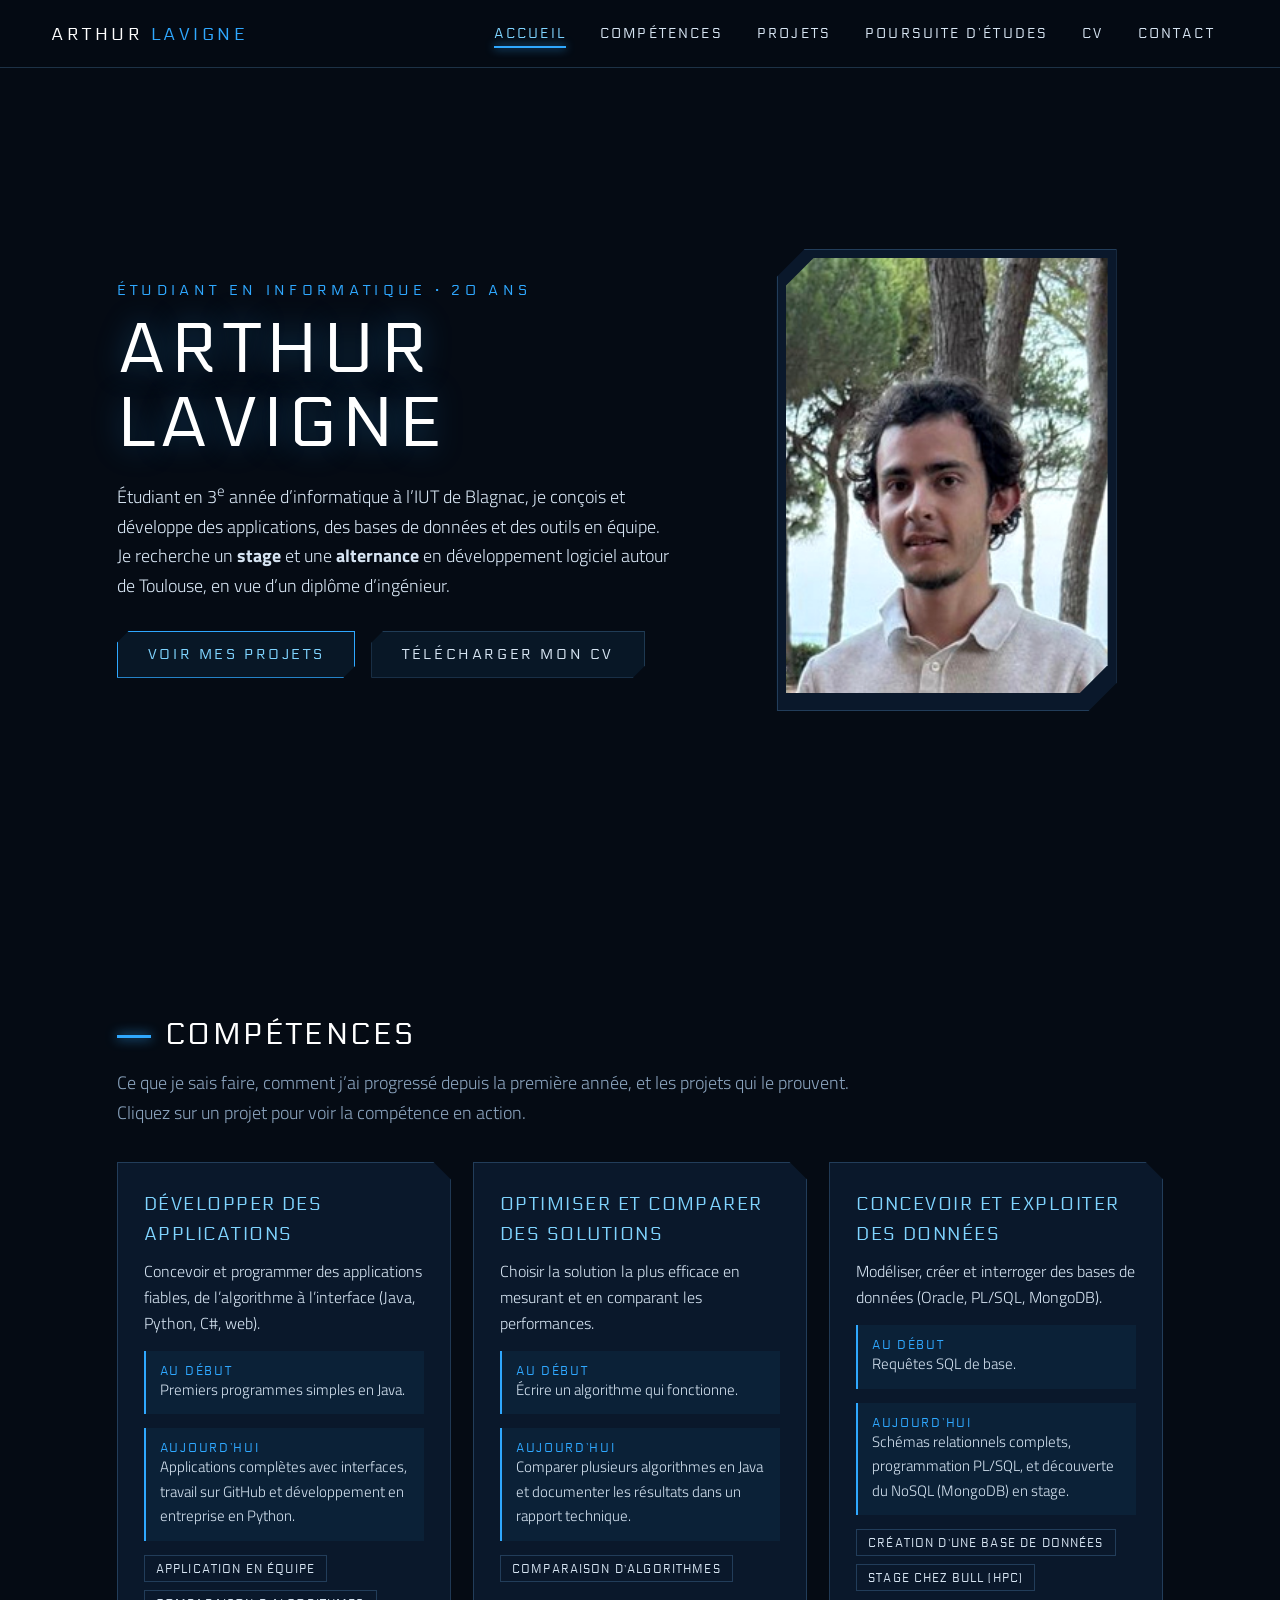
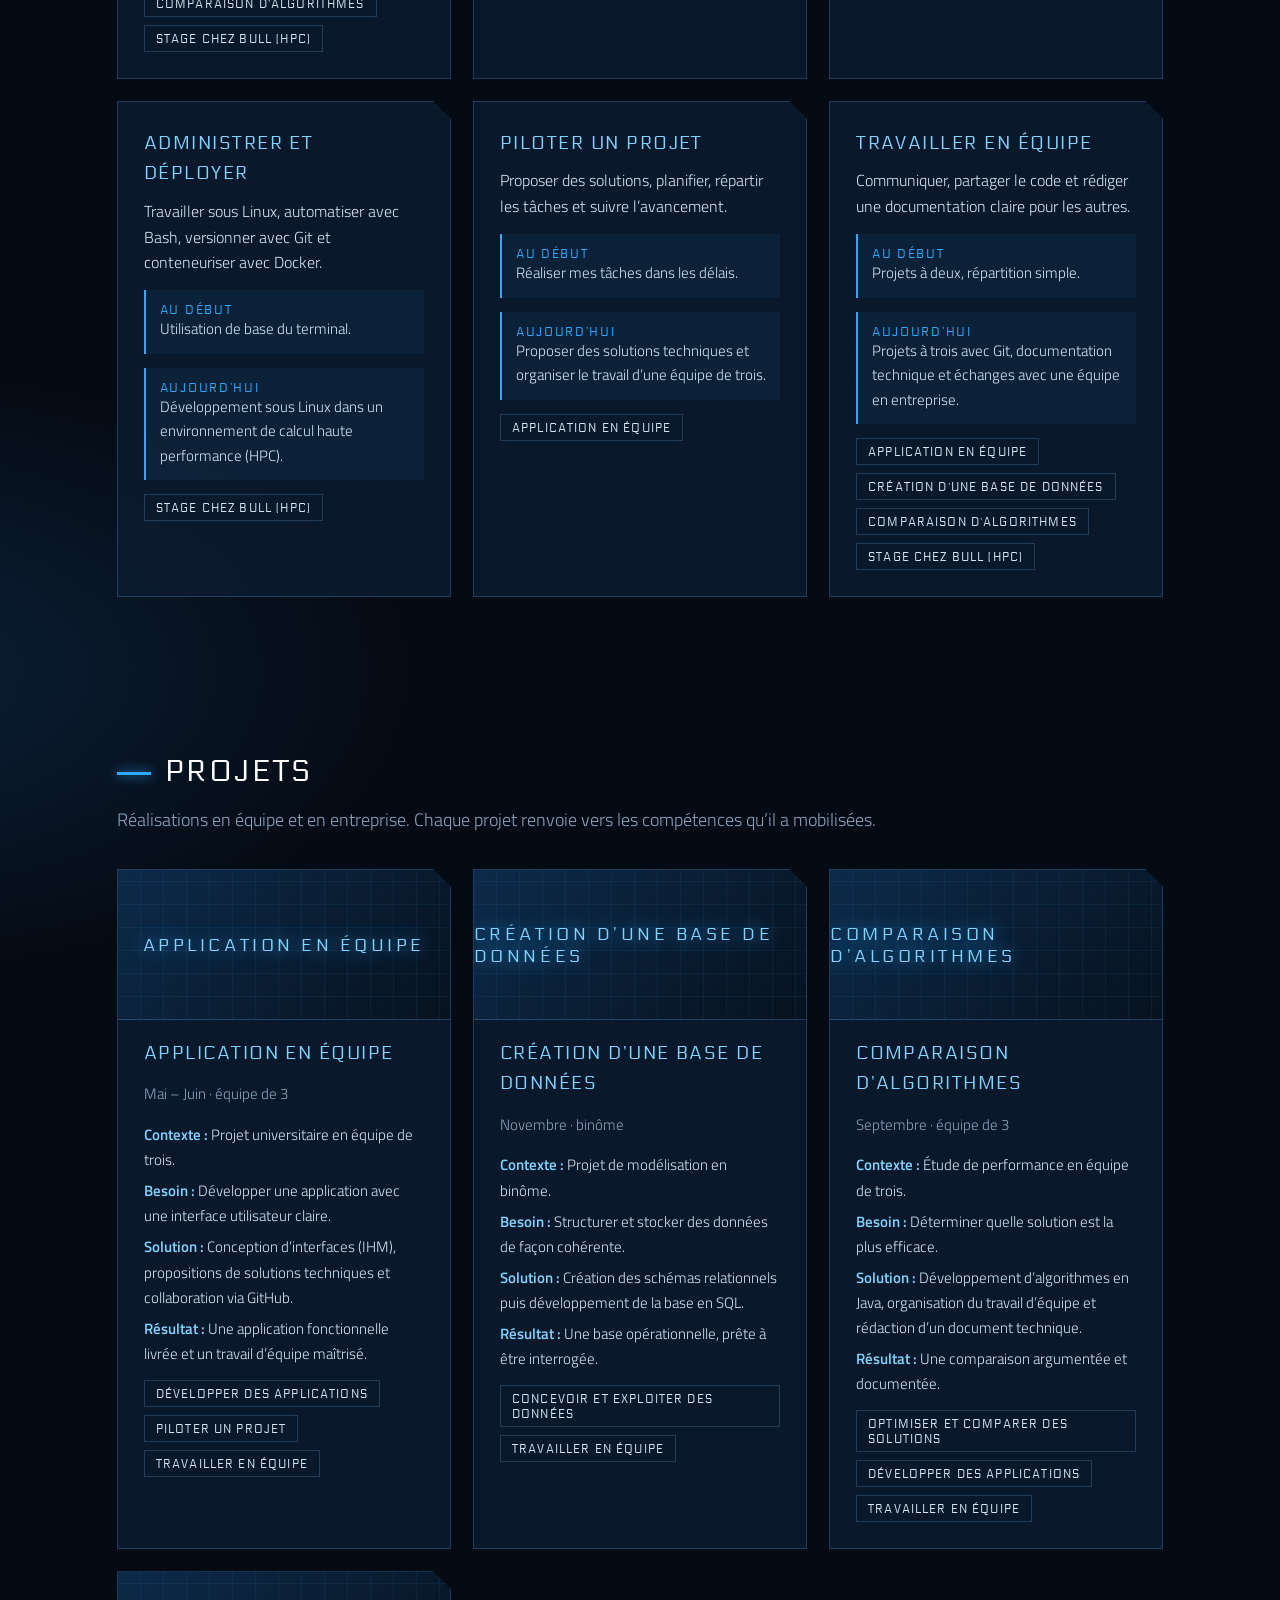
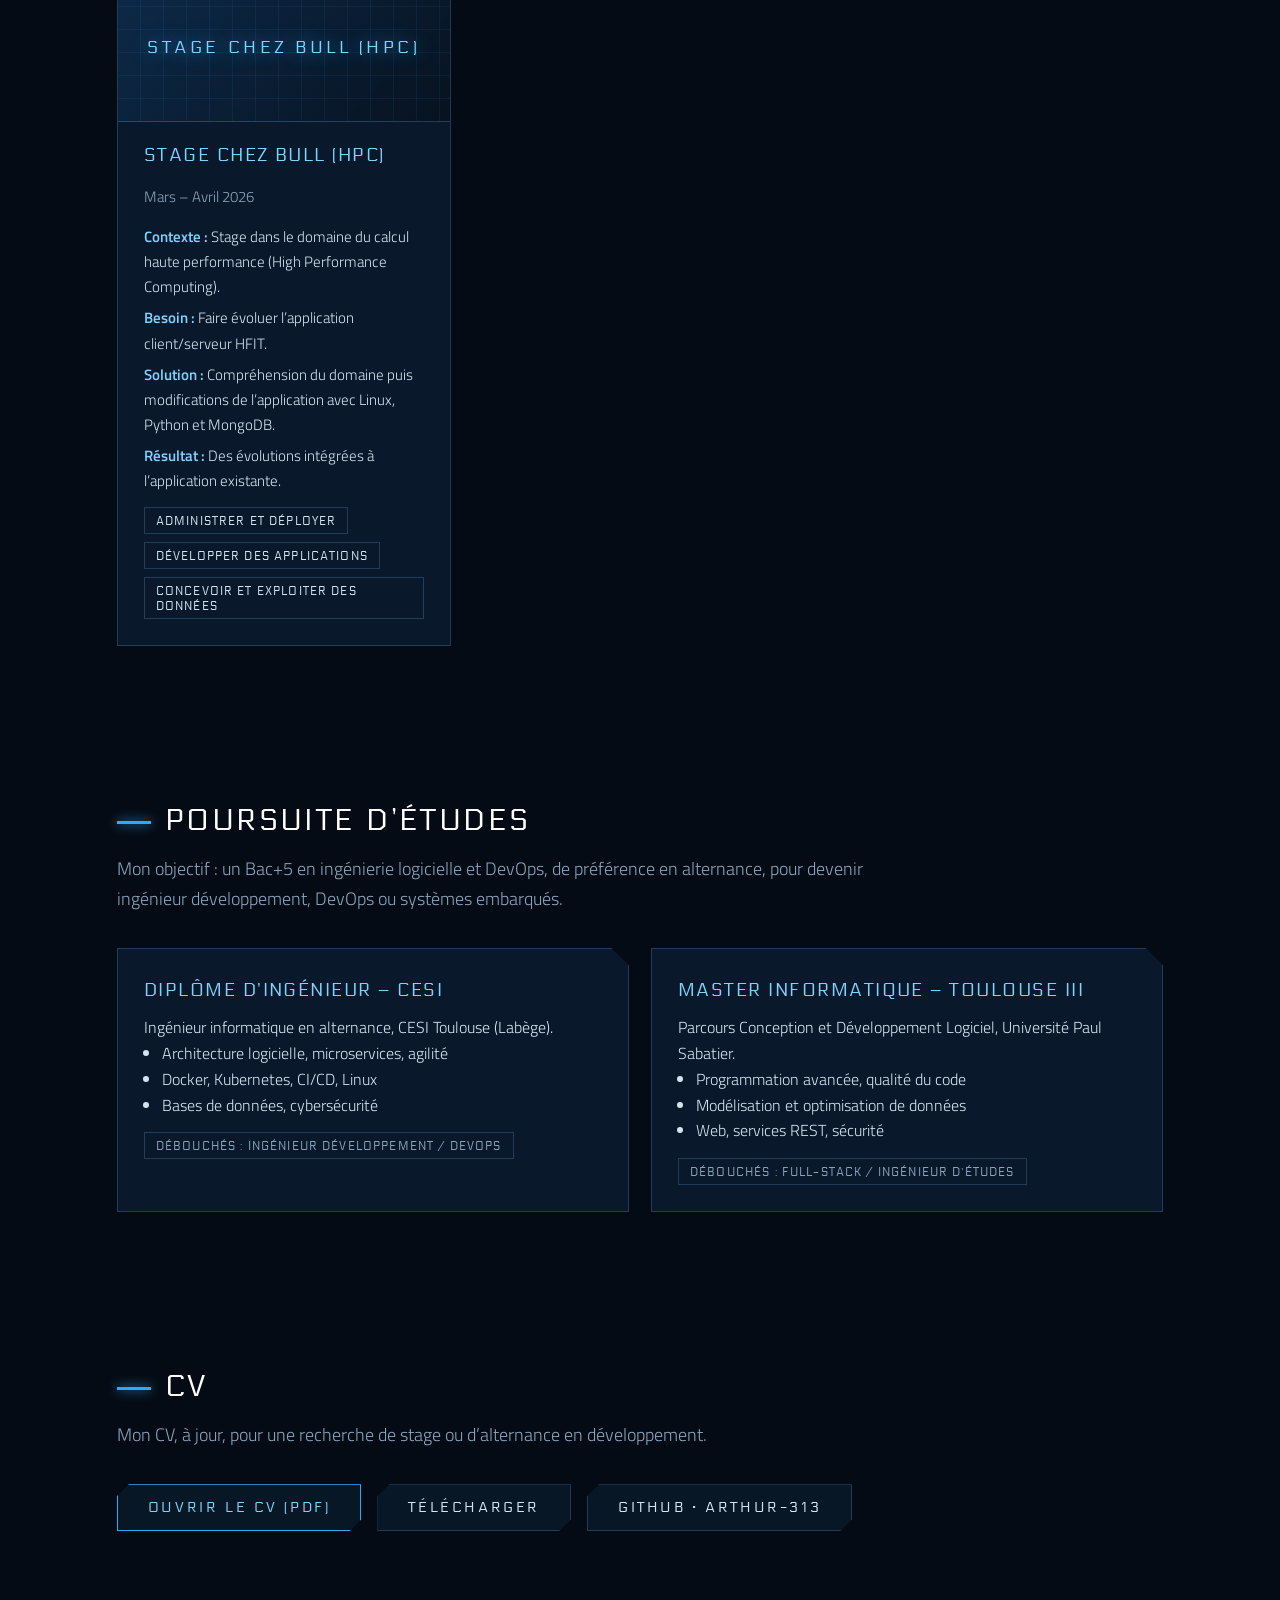
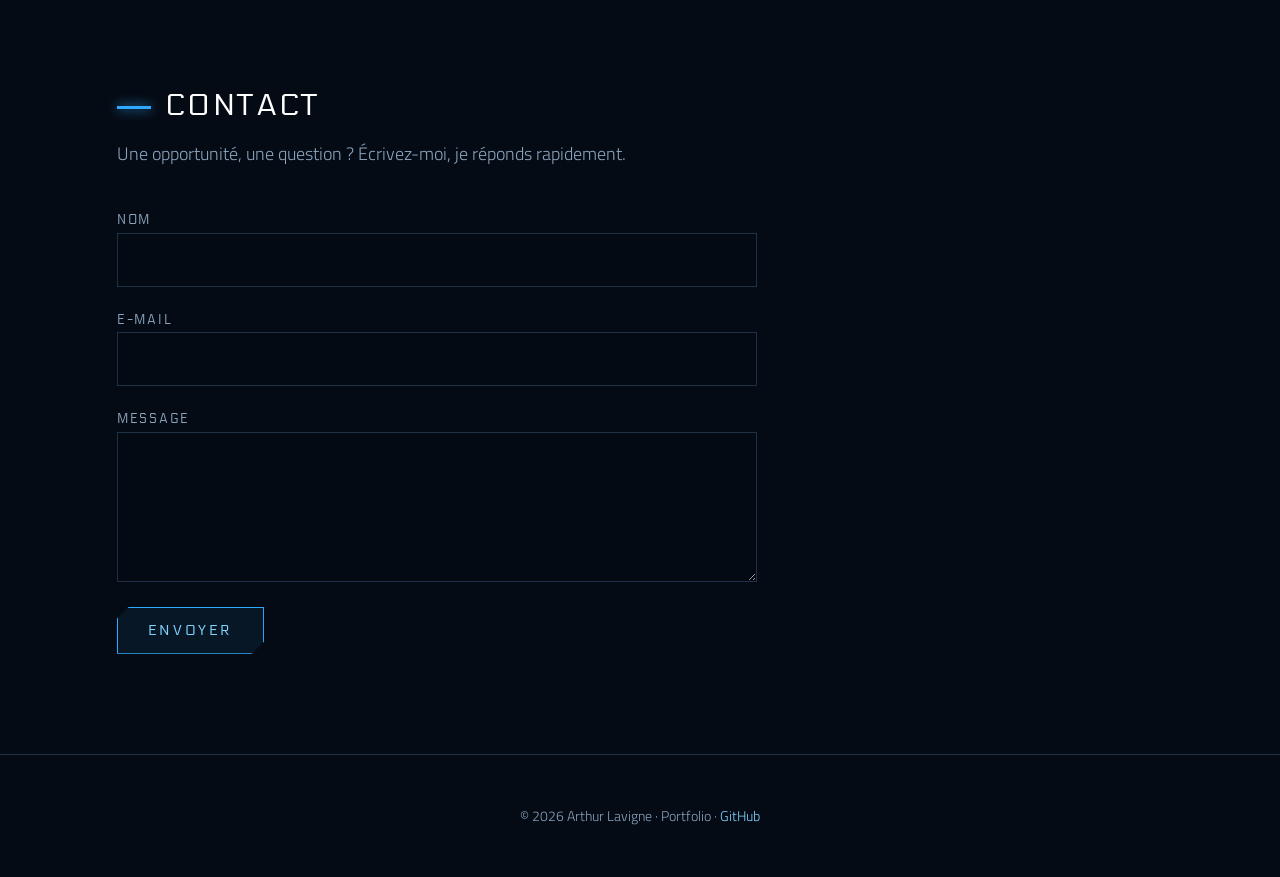
==== index.html @ e03eb70c "Add files via upload" ====
<!DOCTYPE html>
<html lang="fr">
<head>
<meta charset="utf-8">
<meta name="viewport" content="width=device-width, initial-scale=1">
<title>Arthur Lavigne – Développeur informatique</title>
<meta name="description" content="Portfolio d’Arthur Lavigne, étudiant en BUT Informatique, en recherche de stage et d’alternance autour de Toulouse.">
<link rel="preconnect" href="https://fonts.googleapis.com">
<link rel="preconnect" href="https://fonts.gstatic.com" crossorigin>
<link href="https://fonts.googleapis.com/css2?family=Electrolize&family=Titillium+Web:wght@300;400;600&display=swap" rel="stylesheet">
<style>
:root{--bg:#050b14;--bg2:#0a1626;--panel:rgba(13,30,52,.72);--line:rgba(120,190,255,.22);--txt:#d6e4f2;--mut:#8aa3bd;--acc:#2fa8ff;--acc2:#7fd4ff;--h:'Electrolize','Titillium Web',sans-serif;--b:'Titillium Web',Arial,sans-serif}
*{box-sizing:border-box;margin:0;padding:0}
html{scroll-behavior:smooth;scroll-padding-top:80px}
body{background:radial-gradient(1200px 600px at 80% -10%,#0f2a4a 0,transparent 60%),radial-gradient(900px 500px at -10% 40%,#0b2038 0,transparent 60%),var(--bg);color:var(--txt);font:300 18px/1.65 var(--b);min-height:100vh}
a{color:var(--acc2);text-decoration:none}
h1,h2,h3{font-family:var(--h);text-transform:uppercase;letter-spacing:.08em;font-weight:400;color:#fff}
header{position:fixed;top:0;left:0;right:0;z-index:50;display:flex;align-items:center;justify-content:space-between;padding:0 4vw;height:68px;background:rgba(5,11,20,.88);backdrop-filter:blur(10px);border-bottom:1px solid var(--line)}
.logo{font:400 1.1rem var(--h);letter-spacing:.2em;text-transform:uppercase;color:#fff}.logo span{color:var(--acc)}
nav{display:flex;gap:6px}
nav a{font:400 .85rem var(--h);letter-spacing:.16em;text-transform:uppercase;color:var(--txt);padding:10px 14px;position:relative;transition:color .25s}
nav a::after{content:"";position:absolute;left:14px;right:14px;bottom:4px;height:2px;background:var(--acc);transform:scaleX(0);transform-origin:left;transition:transform .3s;box-shadow:0 0 10px var(--acc)}
nav a:hover,nav a.on{color:var(--acc2)}nav a:hover::after,nav a.on::after{transform:scaleX(1)}
.burger{display:none;background:none;border:1px solid var(--line);color:#fff;font-size:1.3rem;padding:4px 12px;cursor:pointer}
section{padding:110px 6vw 40px;max-width:1200px;margin:auto}
h2{font-size:1.9rem;margin-bottom:8px}
h2::before{content:"";display:inline-block;width:34px;height:3px;background:var(--acc);box-shadow:0 0 12px var(--acc);vertical-align:middle;margin-right:14px}
.lead{color:var(--mut);margin-bottom:34px;max-width:760px}
.btn{display:inline-block;font:400 .9rem var(--h);letter-spacing:.18em;text-transform:uppercase;color:var(--acc2);background:rgba(47,168,255,.08);border:1px solid var(--acc);padding:14px 30px;cursor:pointer;clip-path:polygon(12px 0,100% 0,100% calc(100% - 12px),calc(100% - 12px) 100%,0 100%,0 12px);transition:all .3s}
.btn:hover{background:var(--acc);color:#04101c;box-shadow:0 0 28px rgba(47,168,255,.7);transform:translateY(-2px)}
.btn.alt{border-color:var(--line);color:var(--txt)}
#accueil{min-height:100vh;display:grid;grid-template-columns:1.3fr 1fr;gap:50px;align-items:center;padding-top:100px}
.kicker{font:400 .9rem var(--h);letter-spacing:.3em;color:var(--acc);text-transform:uppercase;margin-bottom:14px}
#accueil h1{font-size:clamp(2.4rem,6vw,4.4rem);line-height:1.05;margin-bottom:18px;text-shadow:0 0 30px rgba(47,168,255,.35)}
#accueil p{max-width:560px;margin-bottom:30px}
.cta{display:flex;gap:16px;flex-wrap:wrap}
.photo{justify-self:center;width:min(340px,80vw);aspect-ratio:3/4;padding:8px;border:1px solid var(--line);background:var(--panel);clip-path:polygon(28px 0,100% 0,100% calc(100% - 28px),calc(100% - 28px) 100%,0 100%,0 28px);box-shadow:0 0 60px rgba(47,168,255,.18)}
.photo img{width:100%;height:100%;object-fit:cover;clip-path:inherit;filter:saturate(.9) contrast(1.05)}
.grid{display:grid;grid-template-columns:repeat(auto-fit,minmax(310px,1fr));gap:22px}
.card{background:var(--panel);border:1px solid var(--line);padding:26px;position:relative;transition:transform .3s,border-color .3s,box-shadow .3s;clip-path:polygon(0 0,calc(100% - 18px) 0,100% 18px,100% 100%,0 100%)}
.card:hover{transform:translateY(-6px);border-color:var(--acc);box-shadow:0 10px 40px rgba(47,168,255,.25)}
.card h3{font-size:1.15rem;margin-bottom:10px;color:var(--acc2)}
.card p,.card li{font-size:.98rem}.card ul{padding-left:18px}
.evo{margin:14px 0;padding:12px 14px;border-left:2px solid var(--acc);background:rgba(47,168,255,.06);font-size:.93rem}
.evo b{font:400 .75rem var(--h);letter-spacing:.14em;color:var(--acc);text-transform:uppercase;display:block}
.tags{display:flex;flex-wrap:wrap;gap:8px;margin-top:14px}
.tag{font:400 .72rem var(--h);letter-spacing:.1em;text-transform:uppercase;border:1px solid var(--line);padding:5px 11px;color:var(--txt);transition:all .25s}
a.tag:hover{background:var(--acc);color:#04101c;border-color:var(--acc);box-shadow:0 0 14px rgba(47,168,255,.7)}
.tag.static{color:var(--mut)}
.tl{display:grid;gap:6px;margin:14px 0}.tl div{font-size:.95rem}.tl b{color:var(--acc2);font-weight:600}
.proj .ill{height:150px;margin:-26px -26px 18px;background:linear-gradient(135deg,#0d2a4a,#07121f);border-bottom:1px solid var(--line);display:grid;place-items:center;font:400 1.1rem var(--h);letter-spacing:.2em;color:var(--acc2);overflow:hidden;position:relative;text-transform:uppercase}
.proj .ill::before{content:"";position:absolute;inset:0;background:repeating-linear-gradient(0deg,transparent 0 22px,rgba(47,168,255,.08) 22px 23px),repeating-linear-gradient(90deg,transparent 0 22px,rgba(47,168,255,.08) 22px 23px)}
.proj .ill img{position:absolute;inset:0;width:100%;height:100%;object-fit:cover}
.proj .ill span{position:relative;text-shadow:0 0 18px var(--acc)}
.flash:target{animation:fl 1.6s}@keyframes fl{0%,60%{border-color:var(--acc);box-shadow:0 0 40px rgba(47,168,255,.7)}}
.cvbox{display:flex;gap:16px;flex-wrap:wrap;align-items:center}
form{display:grid;gap:16px;max-width:640px}
input,textarea{width:100%;background:rgba(5,11,20,.7);border:1px solid var(--line);color:#fff;padding:14px;font:300 1rem var(--b);transition:border-color .25s,box-shadow .25s}
input:focus,textarea:focus{outline:none;border-color:var(--acc);box-shadow:0 0 16px rgba(47,168,255,.4)}
label{font:400 .78rem var(--h);letter-spacing:.14em;text-transform:uppercase;color:var(--mut)}
footer{text-align:center;padding:50px 20px;color:var(--mut);font-size:.85rem;border-top:1px solid var(--line);margin-top:60px}
@media(max-width:860px){#accueil{grid-template-columns:1fr;text-align:left}.photo{order:-1;width:220px}.burger{display:block}nav{position:absolute;top:68px;left:0;right:0;flex-direction:column;background:rgba(5,11,20,.97);padding:10px 4vw 20px;display:none;border-bottom:1px solid var(--line)}nav.open{display:flex}}
</style>
</head>
<body>
<header>
  <a class="logo" href="#accueil">Arthur <span>Lavigne</span></a>
  <button class="burger" aria-label="Menu" onclick="document.querySelector('nav').classList.toggle('open')">☰</button>
  <nav>
    <a href="#accueil">Accueil</a><a href="#competences">Compétences</a><a href="#projets">Projets</a><a href="#formation">Poursuite d’études</a><a href="#cv">CV</a><a href="#contact">Contact</a>
  </nav>
</header>

<section id="accueil">
  <div>
    <div class="kicker">Étudiant en informatique · 20 ans</div>
    <h1>Arthur Lavigne</h1>
    <p>Étudiant en 3<sup>e</sup> année d’informatique à l’IUT de Blagnac, je conçois et développe des applications, des bases de données et des outils en équipe. Je recherche un <b>stage</b> et une <b>alternance</b> en développement logiciel autour de Toulouse, en vue d’un diplôme d’ingénieur.</p>
    <div class="cta"><a class="btn" href="#projets">Voir mes projets</a><a class="btn alt" href="cv.pdf" target="_blank" rel="noopener">Télécharger mon CV</a></div>
  </div>
  <div class="photo"><img src="photo.jpg" alt="Portrait d’Arthur Lavigne"></div>
</section>

<section id="competences">
  <h2>Compétences</h2>
  <p class="lead">Ce que je sais faire, comment j’ai progressé depuis la première année, et les projets qui le prouvent. Cliquez sur un projet pour voir la compétence en action.</p>
  <div class="grid" id="skills"></div>
</section>

<section id="projets">
  <h2>Projets</h2>
  <p class="lead">Réalisations en équipe et en entreprise. Chaque projet renvoie vers les compétences qu’il a mobilisées.</p>
  <div class="grid" id="projs"></div>
</section>

<section id="formation">
  <h2>Poursuite d’études</h2>
  <p class="lead">Mon objectif : un Bac+5 en ingénierie logicielle et DevOps, de préférence en alternance, pour devenir ingénieur développement, DevOps ou systèmes embarqués.</p>
  <div class="grid">
    <div class="card"><h3>Diplôme d’ingénieur – CESI</h3><p>Ingénieur informatique en alternance, CESI Toulouse (Labège).</p><ul><li>Architecture logicielle, microservices, agilité</li><li>Docker, Kubernetes, CI/CD, Linux</li><li>Bases de données, cybersécurité</li></ul><div class="tags"><span class="tag static">Débouchés : ingénieur développement / DevOps</span></div></div>
    <div class="card"><h3>Master Informatique – Toulouse III</h3><p>Parcours Conception et Développement Logiciel, Université Paul Sabatier.</p><ul><li>Programmation avancée, qualité du code</li><li>Modélisation et optimisation de données</li><li>Web, services REST, sécurité</li></ul><div class="tags"><span class="tag static">Débouchés : full-stack / ingénieur d’études</span></div></div>
  </div>
</section>

<section id="cv">
  <h2>CV</h2>
  <p class="lead">Mon CV, à jour, pour une recherche de stage ou d’alternance en développement.</p>
  <div class="cvbox"><a class="btn" href="cv.pdf" target="_blank" rel="noopener">Ouvrir le CV (PDF)</a><a class="btn alt" href="cv.pdf" download>Télécharger</a><a class="btn alt" href="https://github.com/ARTHUR-313" target="_blank" rel="noopener">GitHub · ARTHUR-313</a></div>
</section>

<section id="contact">
  <h2>Contact</h2>
  <p class="lead">Une opportunité, une question ? Écrivez-moi, je réponds rapidement.</p>
  <form action="https://formsubmit.co/VOTRE_EMAIL@exemple.fr" method="POST">
    <input type="hidden" name="_subject" value="Message depuis mon portfolio">
    <div><label for="n">Nom</label><input id="n" name="name" required></div>
    <div><label for="e">E-mail</label><input id="e" type="email" name="email" required></div>
    <div><label for="m">Message</label><textarea id="m" name="message" rows="5" required></textarea></div>
    <div><button class="btn" type="submit">Envoyer</button></div>
  </form>
</section>

<footer>© 2026 Arthur Lavigne · Portfolio · <a href="https://github.com/ARTHUR-313">GitHub</a></footer>

<script>
const S=[
{id:"dev",t:"Développer des applications",d:"Concevoir et programmer des applications fiables, de l’algorithme à l’interface (Java, Python, C#, web).",e1:"Premiers programmes simples en Java.",e3:"Applications complètes avec interfaces, travail sur GitHub et développement en entreprise en Python.",p:["app","algo","stage"]},
{id:"algo",t:"Optimiser et comparer des solutions",d:"Choisir la solution la plus efficace en mesurant et en comparant les performances.",e1:"Écrire un algorithme qui fonctionne.",e3:"Comparer plusieurs algorithmes en Java et documenter les résultats dans un rapport technique.",p:["algo"]},
{id:"bdd",t:"Concevoir et exploiter des données",d:"Modéliser, créer et interroger des bases de données (Oracle, PL/SQL, MongoDB).",e1:"Requêtes SQL de base.",e3:"Schémas relationnels complets, programmation PL/SQL, et découverte du NoSQL (MongoDB) en stage.",p:["bdd","stage"]},
{id:"admin",t:"Administrer et déployer",d:"Travailler sous Linux, automatiser avec Bash, versionner avec Git et conteneuriser avec Docker.",e1:"Utilisation de base du terminal.",e3:"Développement sous Linux dans un environnement de calcul haute performance (HPC).",p:["stage"]},
{id:"gestion",t:"Piloter un projet",d:"Proposer des solutions, planifier, répartir les tâches et suivre l’avancement.",e1:"Réaliser mes tâches dans les délais.",e3:"Proposer des solutions techniques et organiser le travail d’une équipe de trois.",p:["app"]},
{id:"equipe",t:"Travailler en équipe",d:"Communiquer, partager le code et rédiger une documentation claire pour les autres.",e1:"Projets à deux, répartition simple.",e3:"Projets à trois avec Git, documentation technique et échanges avec une équipe en entreprise.",p:["app","bdd","algo","stage"]}];
const P=[
{id:"app",t:"Application en équipe",m:"Mai – Juin · équipe de 3",ctx:"Projet universitaire en équipe de trois.",need:"Développer une application avec une interface utilisateur claire.",sol:"Conception d’interfaces (IHM), propositions de solutions techniques et collaboration via GitHub.",res:"Une application fonctionnelle livrée et un travail d’équipe maîtrisé.",s:["dev","gestion","equipe"]},
{id:"bdd",t:"Création d’une base de données",m:"Novembre · binôme",ctx:"Projet de modélisation en binôme.",need:"Structurer et stocker des données de façon cohérente.",sol:"Création des schémas relationnels puis développement de la base en SQL.",res:"Une base opérationnelle, prête à être interrogée.",s:["bdd","equipe"]},
{id:"algo",t:"Comparaison d’algorithmes",m:"Septembre · équipe de 3",ctx:"Étude de performance en équipe de trois.",need:"Déterminer quelle solution est la plus efficace.",sol:"Développement d’algorithmes en Java, organisation du travail d’équipe et rédaction d’un document technique.",res:"Une comparaison argumentée et documentée.",s:["algo","dev","equipe"]},
{id:"stage",t:"Stage chez Bull (HPC)",m:"Mars – Avril 2026",ctx:"Stage dans le domaine du calcul haute performance (High Performance Computing).",need:"Faire évoluer l’application client/serveur HFIT.",sol:"Compréhension du domaine puis modifications de l’application avec Linux, Python et MongoDB.",res:"Des évolutions intégrées à l’application existante.",s:["admin","dev","bdd"]}];
const sn=i=>S.find(x=>x.id==i).t,pn=i=>P.find(x=>x.id==i).t;
document.getElementById("skills").innerHTML=S.map(s=>`<article class="card flash" id="c-${s.id}"><h3>${s.t}</h3><p>${s.d}</p><div class="evo"><b>Au début</b>${s.e1}</div><div class="evo"><b>Aujourd’hui</b>${s.e3}</div><div class="tags">${s.p.map(p=>`<a class="tag" href="#p-${p}">${pn(p)}</a>`).join("")}</div></article>`).join("");
document.getElementById("projs").innerHTML=P.map(p=>`<article class="card proj flash" id="p-${p.id}"><div class="ill"><img src="img/${p.id}.jpg" alt="Illustration : ${p.t}" onerror="this.remove()"><span>${p.t}</span></div><h3>${p.t}</h3><small style="color:var(--mut)">${p.m}</small><div class="tl"><div><b>Contexte :</b> ${p.ctx}</div><div><b>Besoin :</b> ${p.need}</div><div><b>Solution :</b> ${p.sol}</div><div><b>Résultat :</b> ${p.res}</div></div><div class="tags">${p.s.map(s=>`<a class="tag" href="#c-${s}">${sn(s)}</a>`).join("")}</div></article>`).join("");
const L=[...document.querySelectorAll("nav a")];
new IntersectionObserver(es=>es.forEach(e=>{if(e.isIntersecting)L.forEach(a=>a.classList.toggle("on",a.hash=="#"+e.target.id))}),{rootMargin:"-45% 0px -50% 0px"}).observe&&document.querySelectorAll("section").forEach(s=>new IntersectionObserver(es=>es.forEach(e=>{if(e.isIntersecting)L.forEach(a=>a.classList.toggle("on",a.hash=="#"+s.id))}),{rootMargin:"-45% 0px -50% 0px"}).observe(s));
L.forEach(a=>a.addEventListener("click",()=>document.querySelector("nav").classList.remove("open")));
</script>
</body>
</html>
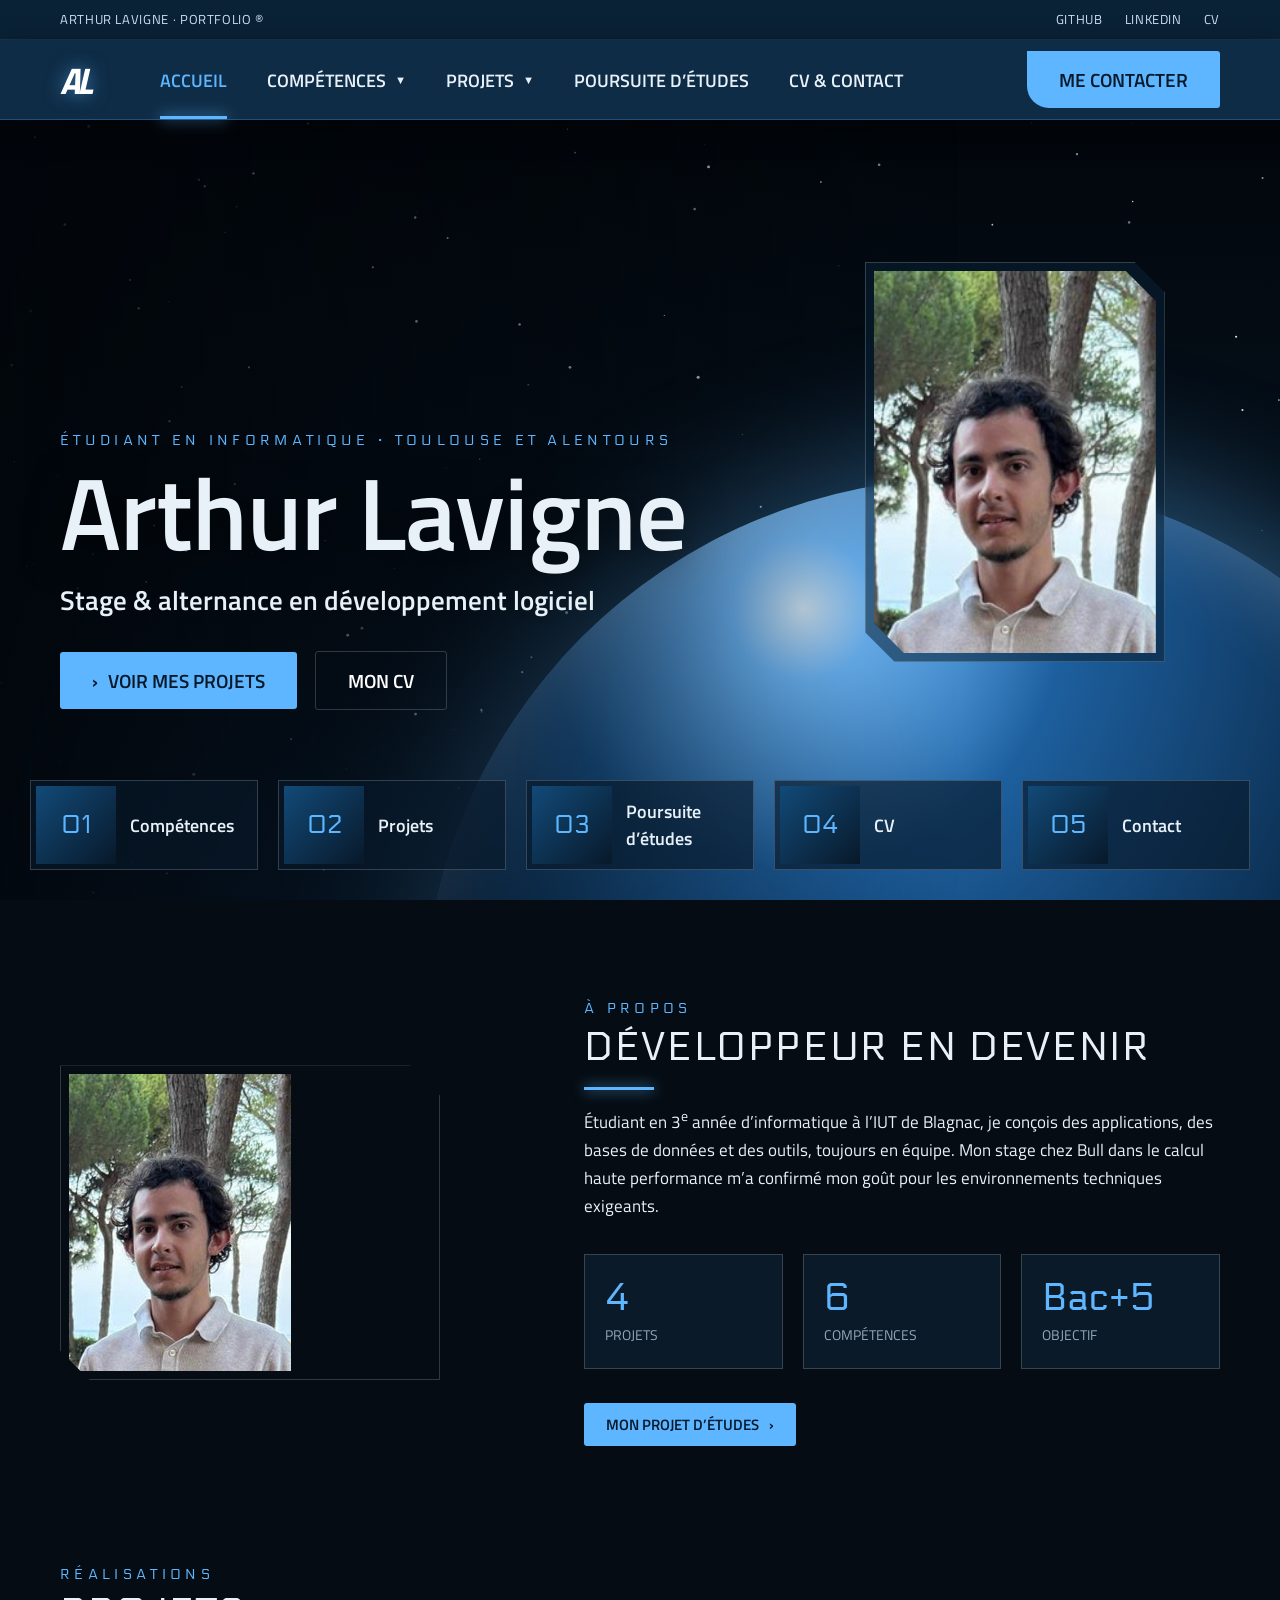
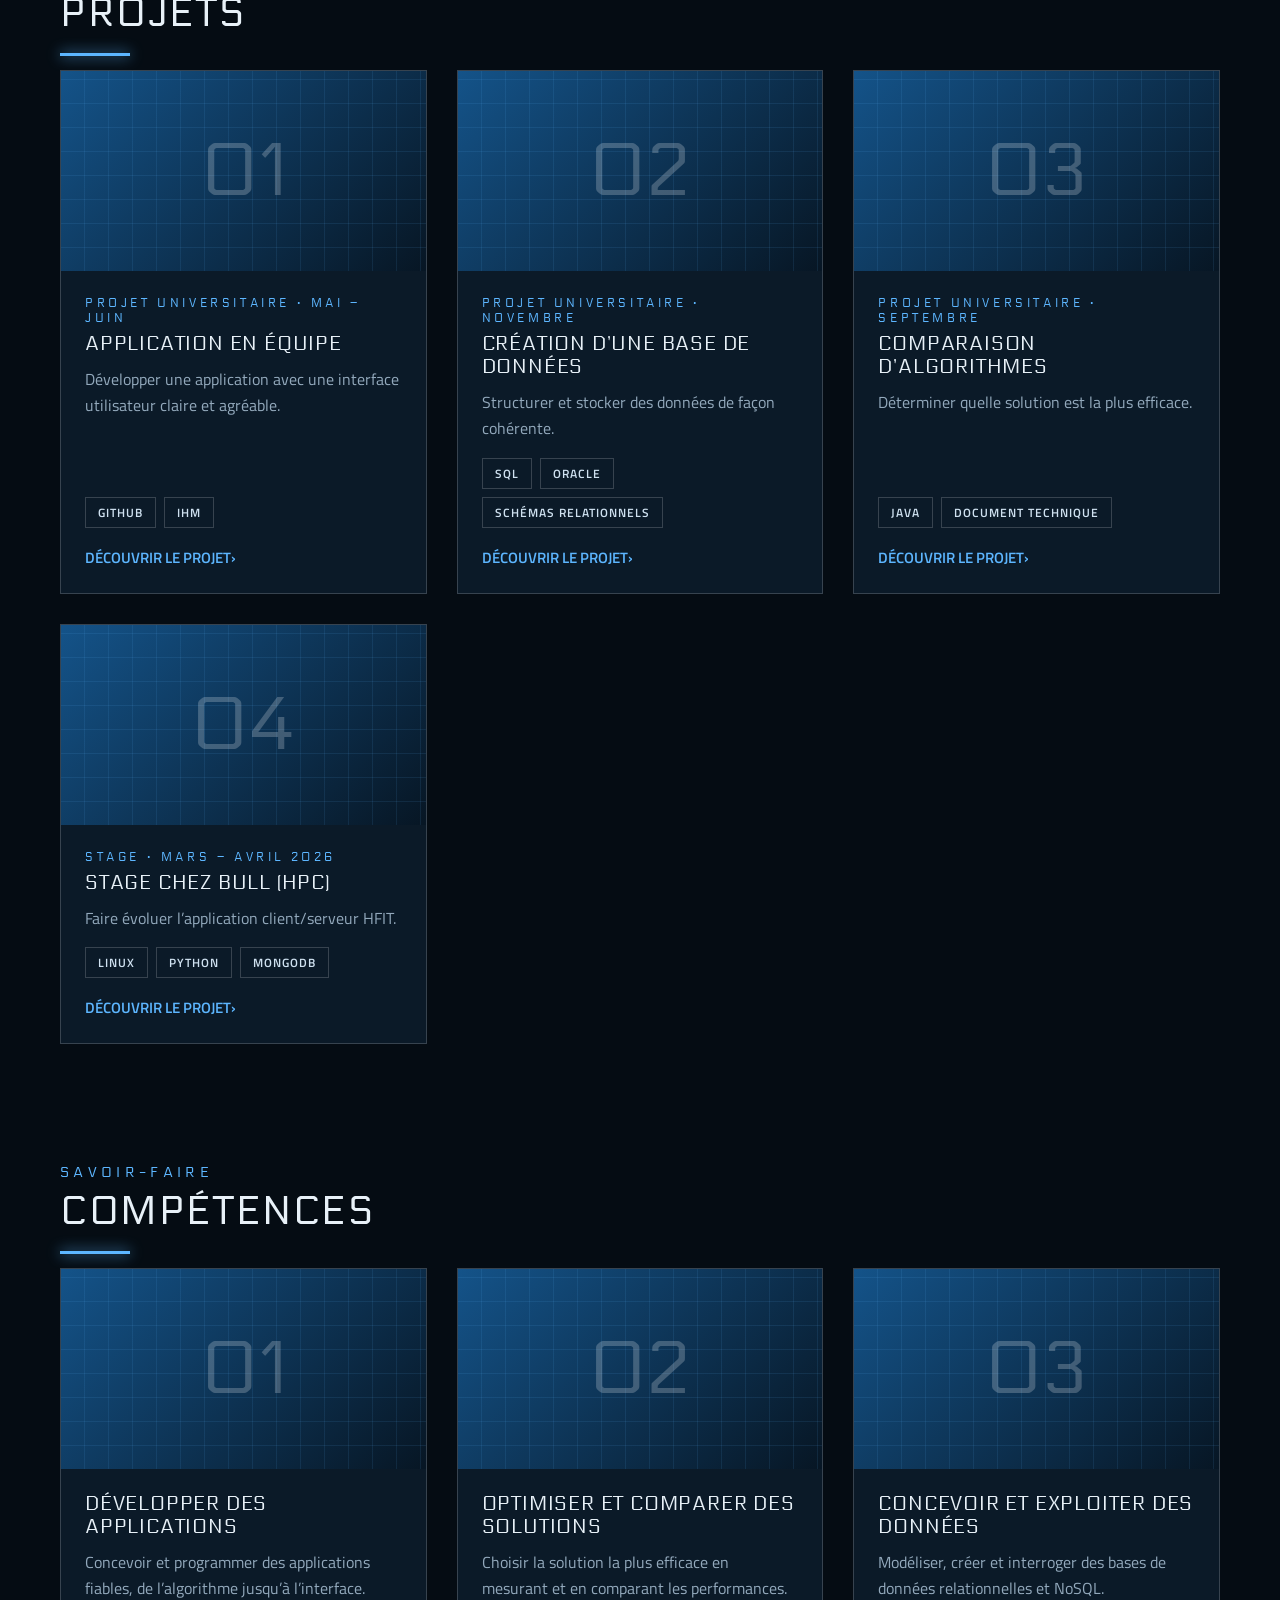
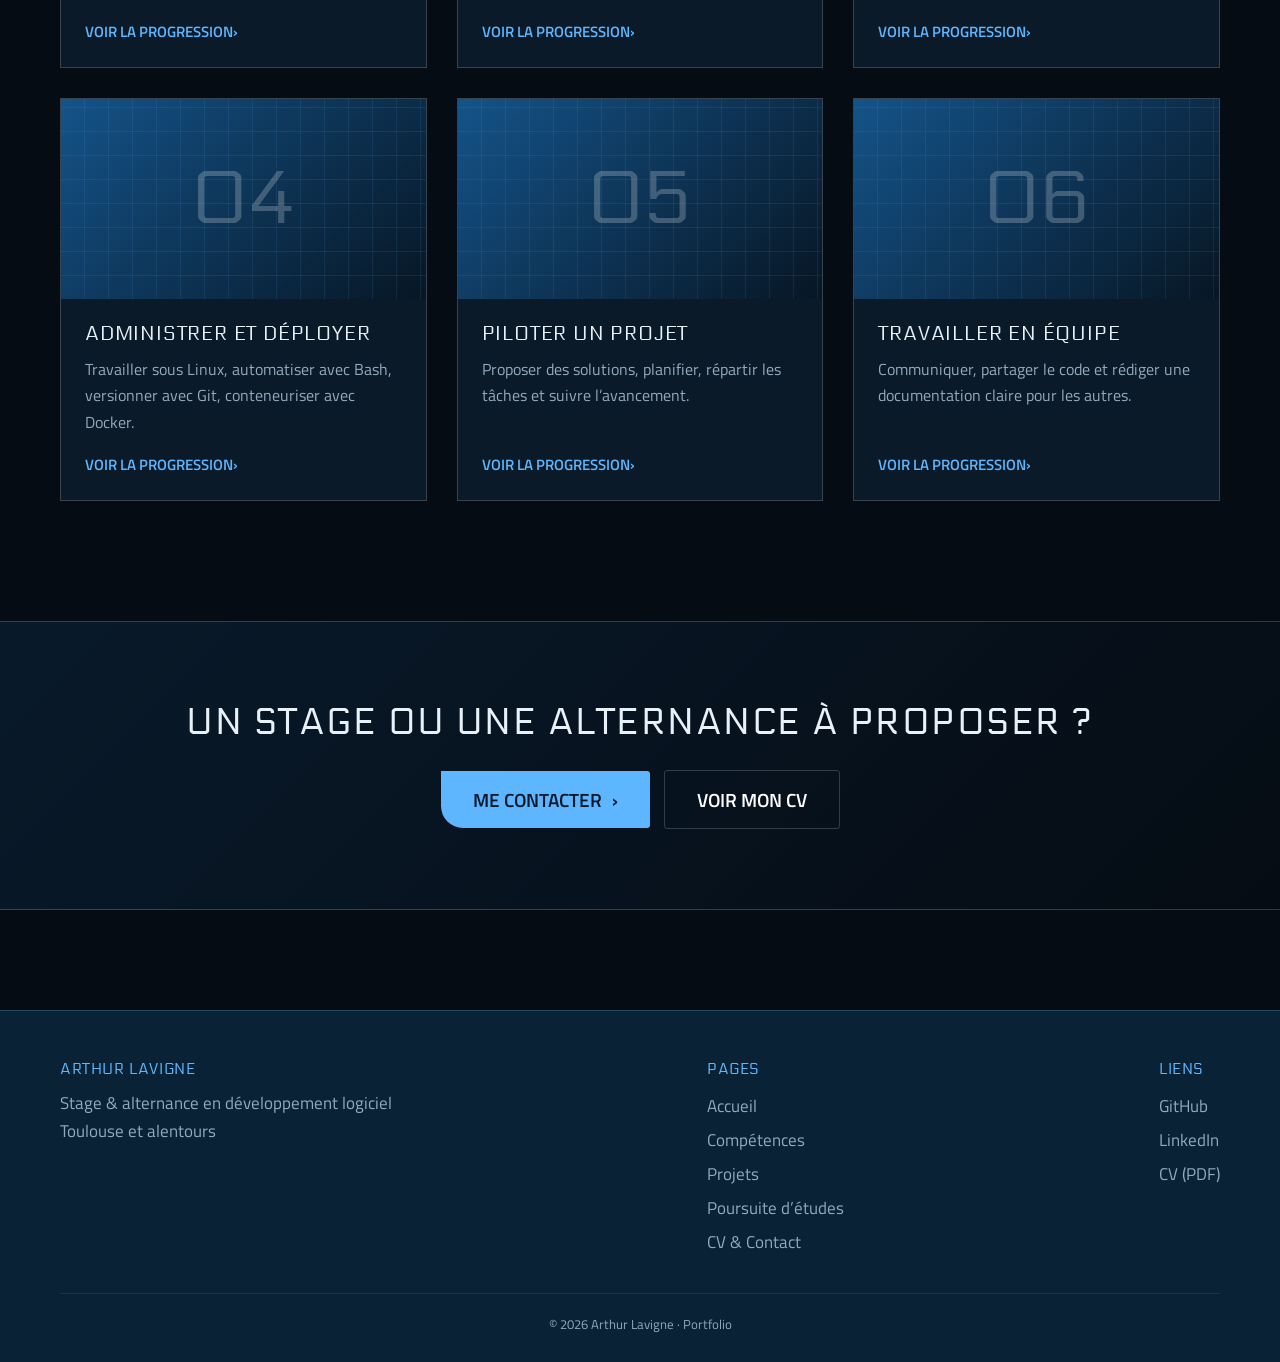
==== commit ce021fe7: "Add files via upload" ====
--- a/index.html
+++ b/index.html
@@ -3,144 +3,15 @@
 <head>
 <meta charset="utf-8">
 <meta name="viewport" content="width=device-width, initial-scale=1">
-<title>Arthur Lavigne – Développeur informatique</title>
-<meta name="description" content="Portfolio d’Arthur Lavigne, étudiant en BUT Informatique, en recherche de stage et d’alternance autour de Toulouse.">
+<title>Arthur Lavigne – Portfolio</title>
+<meta name="description" content="Portfolio d’Arthur Lavigne, étudiant en informatique, en recherche de stage et d’alternance autour de Toulouse.">
 <link rel="preconnect" href="https://fonts.googleapis.com">
 <link rel="preconnect" href="https://fonts.gstatic.com" crossorigin>
-<link href="https://fonts.googleapis.com/css2?family=Electrolize&family=Titillium+Web:wght@300;400;600&display=swap" rel="stylesheet">
-<style>
-:root{--bg:#050b14;--bg2:#0a1626;--panel:rgba(13,30,52,.72);--line:rgba(120,190,255,.22);--txt:#d6e4f2;--mut:#8aa3bd;--acc:#2fa8ff;--acc2:#7fd4ff;--h:'Electrolize','Titillium Web',sans-serif;--b:'Titillium Web',Arial,sans-serif}
-*{box-sizing:border-box;margin:0;padding:0}
-html{scroll-behavior:smooth;scroll-padding-top:80px}
-body{background:radial-gradient(1200px 600px at 80% -10%,#0f2a4a 0,transparent 60%),radial-gradient(900px 500px at -10% 40%,#0b2038 0,transparent 60%),var(--bg);color:var(--txt);font:300 18px/1.65 var(--b);min-height:100vh}
-a{color:var(--acc2);text-decoration:none}
-h1,h2,h3{font-family:var(--h);text-transform:uppercase;letter-spacing:.08em;font-weight:400;color:#fff}
-header{position:fixed;top:0;left:0;right:0;z-index:50;display:flex;align-items:center;justify-content:space-between;padding:0 4vw;height:68px;background:rgba(5,11,20,.88);backdrop-filter:blur(10px);border-bottom:1px solid var(--line)}
-.logo{font:400 1.1rem var(--h);letter-spacing:.2em;text-transform:uppercase;color:#fff}.logo span{color:var(--acc)}
-nav{display:flex;gap:6px}
-nav a{font:400 .85rem var(--h);letter-spacing:.16em;text-transform:uppercase;color:var(--txt);padding:10px 14px;position:relative;transition:color .25s}
-nav a::after{content:"";position:absolute;left:14px;right:14px;bottom:4px;height:2px;background:var(--acc);transform:scaleX(0);transform-origin:left;transition:transform .3s;box-shadow:0 0 10px var(--acc)}
-nav a:hover,nav a.on{color:var(--acc2)}nav a:hover::after,nav a.on::after{transform:scaleX(1)}
-.burger{display:none;background:none;border:1px solid var(--line);color:#fff;font-size:1.3rem;padding:4px 12px;cursor:pointer}
-section{padding:110px 6vw 40px;max-width:1200px;margin:auto}
-h2{font-size:1.9rem;margin-bottom:8px}
-h2::before{content:"";display:inline-block;width:34px;height:3px;background:var(--acc);box-shadow:0 0 12px var(--acc);vertical-align:middle;margin-right:14px}
-.lead{color:var(--mut);margin-bottom:34px;max-width:760px}
-.btn{display:inline-block;font:400 .9rem var(--h);letter-spacing:.18em;text-transform:uppercase;color:var(--acc2);background:rgba(47,168,255,.08);border:1px solid var(--acc);padding:14px 30px;cursor:pointer;clip-path:polygon(12px 0,100% 0,100% calc(100% - 12px),calc(100% - 12px) 100%,0 100%,0 12px);transition:all .3s}
-.btn:hover{background:var(--acc);color:#04101c;box-shadow:0 0 28px rgba(47,168,255,.7);transform:translateY(-2px)}
-.btn.alt{border-color:var(--line);color:var(--txt)}
-#accueil{min-height:100vh;display:grid;grid-template-columns:1.3fr 1fr;gap:50px;align-items:center;padding-top:100px}
-.kicker{font:400 .9rem var(--h);letter-spacing:.3em;color:var(--acc);text-transform:uppercase;margin-bottom:14px}
-#accueil h1{font-size:clamp(2.4rem,6vw,4.4rem);line-height:1.05;margin-bottom:18px;text-shadow:0 0 30px rgba(47,168,255,.35)}
-#accueil p{max-width:560px;margin-bottom:30px}
-.cta{display:flex;gap:16px;flex-wrap:wrap}
-.photo{justify-self:center;width:min(340px,80vw);aspect-ratio:3/4;padding:8px;border:1px solid var(--line);background:var(--panel);clip-path:polygon(28px 0,100% 0,100% calc(100% - 28px),calc(100% - 28px) 100%,0 100%,0 28px);box-shadow:0 0 60px rgba(47,168,255,.18)}
-.photo img{width:100%;height:100%;object-fit:cover;clip-path:inherit;filter:saturate(.9) contrast(1.05)}
-.grid{display:grid;grid-template-columns:repeat(auto-fit,minmax(310px,1fr));gap:22px}
-.card{background:var(--panel);border:1px solid var(--line);padding:26px;position:relative;transition:transform .3s,border-color .3s,box-shadow .3s;clip-path:polygon(0 0,calc(100% - 18px) 0,100% 18px,100% 100%,0 100%)}
-.card:hover{transform:translateY(-6px);border-color:var(--acc);box-shadow:0 10px 40px rgba(47,168,255,.25)}
-.card h3{font-size:1.15rem;margin-bottom:10px;color:var(--acc2)}
-.card p,.card li{font-size:.98rem}.card ul{padding-left:18px}
-.evo{margin:14px 0;padding:12px 14px;border-left:2px solid var(--acc);background:rgba(47,168,255,.06);font-size:.93rem}
-.evo b{font:400 .75rem var(--h);letter-spacing:.14em;color:var(--acc);text-transform:uppercase;display:block}
-.tags{display:flex;flex-wrap:wrap;gap:8px;margin-top:14px}
-.tag{font:400 .72rem var(--h);letter-spacing:.1em;text-transform:uppercase;border:1px solid var(--line);padding:5px 11px;color:var(--txt);transition:all .25s}
-a.tag:hover{background:var(--acc);color:#04101c;border-color:var(--acc);box-shadow:0 0 14px rgba(47,168,255,.7)}
-.tag.static{color:var(--mut)}
-.tl{display:grid;gap:6px;margin:14px 0}.tl div{font-size:.95rem}.tl b{color:var(--acc2);font-weight:600}
-.proj .ill{height:150px;margin:-26px -26px 18px;background:linear-gradient(135deg,#0d2a4a,#07121f);border-bottom:1px solid var(--line);display:grid;place-items:center;font:400 1.1rem var(--h);letter-spacing:.2em;color:var(--acc2);overflow:hidden;position:relative;text-transform:uppercase}
-.proj .ill::before{content:"";position:absolute;inset:0;background:repeating-linear-gradient(0deg,transparent 0 22px,rgba(47,168,255,.08) 22px 23px),repeating-linear-gradient(90deg,transparent 0 22px,rgba(47,168,255,.08) 22px 23px)}
-.proj .ill img{position:absolute;inset:0;width:100%;height:100%;object-fit:cover}
-.proj .ill span{position:relative;text-shadow:0 0 18px var(--acc)}
-.flash:target{animation:fl 1.6s}@keyframes fl{0%,60%{border-color:var(--acc);box-shadow:0 0 40px rgba(47,168,255,.7)}}
-.cvbox{display:flex;gap:16px;flex-wrap:wrap;align-items:center}
-form{display:grid;gap:16px;max-width:640px}
-input,textarea{width:100%;background:rgba(5,11,20,.7);border:1px solid var(--line);color:#fff;padding:14px;font:300 1rem var(--b);transition:border-color .25s,box-shadow .25s}
-input:focus,textarea:focus{outline:none;border-color:var(--acc);box-shadow:0 0 16px rgba(47,168,255,.4)}
-label{font:400 .78rem var(--h);letter-spacing:.14em;text-transform:uppercase;color:var(--mut)}
-footer{text-align:center;padding:50px 20px;color:var(--mut);font-size:.85rem;border-top:1px solid var(--line);margin-top:60px}
-@media(max-width:860px){#accueil{grid-template-columns:1fr;text-align:left}.photo{order:-1;width:220px}.burger{display:block}nav{position:absolute;top:68px;left:0;right:0;flex-direction:column;background:rgba(5,11,20,.97);padding:10px 4vw 20px;display:none;border-bottom:1px solid var(--line)}nav.open{display:flex}}
-</style>
+<link href="https://fonts.googleapis.com/css2?family=Electrolize&family=Titillium+Web:ital,wght@0,400;0,600;0,700;1,700&display=swap" rel="stylesheet">
+<link rel="stylesheet" href="css/style.css">
 </head>
-<body>
-<header>
-  <a class="logo" href="#accueil">Arthur <span>Lavigne</span></a>
-  <button class="burger" aria-label="Menu" onclick="document.querySelector('nav').classList.toggle('open')">☰</button>
-  <nav>
-    <a href="#accueil">Accueil</a><a href="#competences">Compétences</a><a href="#projets">Projets</a><a href="#formation">Poursuite d’études</a><a href="#cv">CV</a><a href="#contact">Contact</a>
-  </nav>
-</header>
-
-<section id="accueil">
-  <div>
-    <div class="kicker">Étudiant en informatique · 20 ans</div>
-    <h1>Arthur Lavigne</h1>
-    <p>Étudiant en 3<sup>e</sup> année d’informatique à l’IUT de Blagnac, je conçois et développe des applications, des bases de données et des outils en équipe. Je recherche un <b>stage</b> et une <b>alternance</b> en développement logiciel autour de Toulouse, en vue d’un diplôme d’ingénieur.</p>
-    <div class="cta"><a class="btn" href="#projets">Voir mes projets</a><a class="btn alt" href="cv.pdf" target="_blank" rel="noopener">Télécharger mon CV</a></div>
-  </div>
-  <div class="photo"><img src="photo.jpg" alt="Portrait d’Arthur Lavigne"></div>
-</section>
-
-<section id="competences">
-  <h2>Compétences</h2>
-  <p class="lead">Ce que je sais faire, comment j’ai progressé depuis la première année, et les projets qui le prouvent. Cliquez sur un projet pour voir la compétence en action.</p>
-  <div class="grid" id="skills"></div>
-</section>
-
-<section id="projets">
-  <h2>Projets</h2>
-  <p class="lead">Réalisations en équipe et en entreprise. Chaque projet renvoie vers les compétences qu’il a mobilisées.</p>
-  <div class="grid" id="projs"></div>
-</section>
-
-<section id="formation">
-  <h2>Poursuite d’études</h2>
-  <p class="lead">Mon objectif : un Bac+5 en ingénierie logicielle et DevOps, de préférence en alternance, pour devenir ingénieur développement, DevOps ou systèmes embarqués.</p>
-  <div class="grid">
-    <div class="card"><h3>Diplôme d’ingénieur – CESI</h3><p>Ingénieur informatique en alternance, CESI Toulouse (Labège).</p><ul><li>Architecture logicielle, microservices, agilité</li><li>Docker, Kubernetes, CI/CD, Linux</li><li>Bases de données, cybersécurité</li></ul><div class="tags"><span class="tag static">Débouchés : ingénieur développement / DevOps</span></div></div>
-    <div class="card"><h3>Master Informatique – Toulouse III</h3><p>Parcours Conception et Développement Logiciel, Université Paul Sabatier.</p><ul><li>Programmation avancée, qualité du code</li><li>Modélisation et optimisation de données</li><li>Web, services REST, sécurité</li></ul><div class="tags"><span class="tag static">Débouchés : full-stack / ingénieur d’études</span></div></div>
-  </div>
-</section>
-
-<section id="cv">
-  <h2>CV</h2>
-  <p class="lead">Mon CV, à jour, pour une recherche de stage ou d’alternance en développement.</p>
-  <div class="cvbox"><a class="btn" href="cv.pdf" target="_blank" rel="noopener">Ouvrir le CV (PDF)</a><a class="btn alt" href="cv.pdf" download>Télécharger</a><a class="btn alt" href="https://github.com/ARTHUR-313" target="_blank" rel="noopener">GitHub · ARTHUR-313</a></div>
-</section>
-
-<section id="contact">
-  <h2>Contact</h2>
-  <p class="lead">Une opportunité, une question ? Écrivez-moi, je réponds rapidement.</p>
-  <form action="https://formsubmit.co/VOTRE_EMAIL@exemple.fr" method="POST">
-    <input type="hidden" name="_subject" value="Message depuis mon portfolio">
-    <div><label for="n">Nom</label><input id="n" name="name" required></div>
-    <div><label for="e">E-mail</label><input id="e" type="email" name="email" required></div>
-    <div><label for="m">Message</label><textarea id="m" name="message" rows="5" required></textarea></div>
-    <div><button class="btn" type="submit">Envoyer</button></div>
-  </form>
-</section>
-
-<footer>© 2026 Arthur Lavigne · Portfolio · <a href="https://github.com/ARTHUR-313">GitHub</a></footer>
-
-<script>
-const S=[
-{id:"dev",t:"Développer des applications",d:"Concevoir et programmer des applications fiables, de l’algorithme à l’interface (Java, Python, C#, web).",e1:"Premiers programmes simples en Java.",e3:"Applications complètes avec interfaces, travail sur GitHub et développement en entreprise en Python.",p:["app","algo","stage"]},
-{id:"algo",t:"Optimiser et comparer des solutions",d:"Choisir la solution la plus efficace en mesurant et en comparant les performances.",e1:"Écrire un algorithme qui fonctionne.",e3:"Comparer plusieurs algorithmes en Java et documenter les résultats dans un rapport technique.",p:["algo"]},
-{id:"bdd",t:"Concevoir et exploiter des données",d:"Modéliser, créer et interroger des bases de données (Oracle, PL/SQL, MongoDB).",e1:"Requêtes SQL de base.",e3:"Schémas relationnels complets, programmation PL/SQL, et découverte du NoSQL (MongoDB) en stage.",p:["bdd","stage"]},
-{id:"admin",t:"Administrer et déployer",d:"Travailler sous Linux, automatiser avec Bash, versionner avec Git et conteneuriser avec Docker.",e1:"Utilisation de base du terminal.",e3:"Développement sous Linux dans un environnement de calcul haute performance (HPC).",p:["stage"]},
-{id:"gestion",t:"Piloter un projet",d:"Proposer des solutions, planifier, répartir les tâches et suivre l’avancement.",e1:"Réaliser mes tâches dans les délais.",e3:"Proposer des solutions techniques et organiser le travail d’une équipe de trois.",p:["app"]},
-{id:"equipe",t:"Travailler en équipe",d:"Communiquer, partager le code et rédiger une documentation claire pour les autres.",e1:"Projets à deux, répartition simple.",e3:"Projets à trois avec Git, documentation technique et échanges avec une équipe en entreprise.",p:["app","bdd","algo","stage"]}];
-const P=[
-{id:"app",t:"Application en équipe",m:"Mai – Juin · équipe de 3",ctx:"Projet universitaire en équipe de trois.",need:"Développer une application avec une interface utilisateur claire.",sol:"Conception d’interfaces (IHM), propositions de solutions techniques et collaboration via GitHub.",res:"Une application fonctionnelle livrée et un travail d’équipe maîtrisé.",s:["dev","gestion","equipe"]},
-{id:"bdd",t:"Création d’une base de données",m:"Novembre · binôme",ctx:"Projet de modélisation en binôme.",need:"Structurer et stocker des données de façon cohérente.",sol:"Création des schémas relationnels puis développement de la base en SQL.",res:"Une base opérationnelle, prête à être interrogée.",s:["bdd","equipe"]},
-{id:"algo",t:"Comparaison d’algorithmes",m:"Septembre · équipe de 3",ctx:"Étude de performance en équipe de trois.",need:"Déterminer quelle solution est la plus efficace.",sol:"Développement d’algorithmes en Java, organisation du travail d’équipe et rédaction d’un document technique.",res:"Une comparaison argumentée et documentée.",s:["algo","dev","equipe"]},
-{id:"stage",t:"Stage chez Bull (HPC)",m:"Mars – Avril 2026",ctx:"Stage dans le domaine du calcul haute performance (High Performance Computing).",need:"Faire évoluer l’application client/serveur HFIT.",sol:"Compréhension du domaine puis modifications de l’application avec Linux, Python et MongoDB.",res:"Des évolutions intégrées à l’application existante.",s:["admin","dev","bdd"]}];
-const sn=i=>S.find(x=>x.id==i).t,pn=i=>P.find(x=>x.id==i).t;
-document.getElementById("skills").innerHTML=S.map(s=>`<article class="card flash" id="c-${s.id}"><h3>${s.t}</h3><p>${s.d}</p><div class="evo"><b>Au début</b>${s.e1}</div><div class="evo"><b>Aujourd’hui</b>${s.e3}</div><div class="tags">${s.p.map(p=>`<a class="tag" href="#p-${p}">${pn(p)}</a>`).join("")}</div></article>`).join("");
-document.getElementById("projs").innerHTML=P.map(p=>`<article class="card proj flash" id="p-${p.id}"><div class="ill"><img src="img/${p.id}.jpg" alt="Illustration : ${p.t}" onerror="this.remove()"><span>${p.t}</span></div><h3>${p.t}</h3><small style="color:var(--mut)">${p.m}</small><div class="tl"><div><b>Contexte :</b> ${p.ctx}</div><div><b>Besoin :</b> ${p.need}</div><div><b>Solution :</b> ${p.sol}</div><div><b>Résultat :</b> ${p.res}</div></div><div class="tags">${p.s.map(s=>`<a class="tag" href="#c-${s}">${sn(s)}</a>`).join("")}</div></article>`).join("");
-const L=[...document.querySelectorAll("nav a")];
-new IntersectionObserver(es=>es.forEach(e=>{if(e.isIntersecting)L.forEach(a=>a.classList.toggle("on",a.hash=="#"+e.target.id))}),{rootMargin:"-45% 0px -50% 0px"}).observe&&document.querySelectorAll("section").forEach(s=>new IntersectionObserver(es=>es.forEach(e=>{if(e.isIntersecting)L.forEach(a=>a.classList.toggle("on",a.hash=="#"+s.id))}),{rootMargin:"-45% 0px -50% 0px"}).observe(s));
-L.forEach(a=>a.addEventListener("click",()=>document.querySelector("nav").classList.remove("open")));
-</script>
+<body data-page="index">
+<script src="js/data.js"></script>
+<script src="js/main.js"></script>
 </body>
 </html>
--- a/css/style.css
+++ b/css/style.css
@@ -0,0 +1,131 @@
+/* Direction artistique inspirée de robertsspaceindustries.com
+   Couleurs : modifie uniquement les variables ci-dessous. */
+:root{--bg:#050c13;--bar:#0a2236;--nav:#0f2c46;--card:#0b1a28;--acc:#5db6ff;--acc-h:#b4dcff;--line:rgba(255,255,255,.18);--txt:#e8f1f8;--mut:#93a9bc;--ease:cubic-bezier(.2,.7,.2,1)}
+*{box-sizing:border-box;margin:0;padding:0}
+html{scroll-behavior:smooth}
+body{font:400 17px/1.65 'Titillium Web',Arial,sans-serif;background:var(--bg);color:var(--txt);padding-top:120px;overflow-x:hidden}
+a{color:inherit;text-decoration:none}
+h1,h2,h3{font-family:'Electrolize','Titillium Web',sans-serif;font-weight:400;text-transform:uppercase;letter-spacing:.04em;line-height:1.15}
+img{max-width:100%;display:block}
+
+/* ---------- En-tête fixe ---------- */
+header{position:fixed;top:0;left:0;right:0;z-index:100}
+.topbar{height:40px;background:var(--bar);border-bottom:1px solid rgba(255,255,255,.08);display:flex;align-items:center;justify-content:space-between;padding:0 60px;font-size:.8rem;text-transform:uppercase;letter-spacing:.05em;color:#cfe1f0}
+.topbar a{margin-left:22px;transition:color .2s}.topbar a:hover{color:var(--acc)}
+.navbar{height:80px;background:var(--nav);display:flex;align-items:center;padding:0 60px;border-bottom:1px solid rgba(93,182,255,.25);box-shadow:0 8px 30px rgba(0,0,0,.4)}
+.logo{font:italic 700 2.3rem 'Titillium Web';letter-spacing:-3px;margin-right:50px;color:#fff;text-shadow:0 0 18px rgba(93,182,255,.6);transition:transform .3s var(--ease),text-shadow .3s}
+.logo:hover{transform:skewX(-6deg) scale(1.08);text-shadow:0 0 28px var(--acc)}
+nav{display:flex;flex:1;height:100%}
+nav>div{position:relative;height:100%}
+nav>div>a{display:flex;align-items:center;height:100%;padding:0 20px;font:600 1.15rem 'Titillium Web';text-transform:uppercase;position:relative;transition:color .25s}
+nav>div>a.sub-t::after{content:"▼";font-size:.7rem;margin-left:9px}
+nav>div>a::before{content:"";position:absolute;left:20px;right:20px;bottom:0;height:3px;background:var(--acc);box-shadow:0 0 14px var(--acc);transform:scaleX(0);transition:transform .35s var(--ease)}
+nav>div:hover>a,nav>div>a.on{color:var(--acc)}
+nav>div:hover>a::before,nav>div>a.on::before{transform:scaleX(1)}
+.sub{position:absolute;top:100%;left:0;min-width:290px;background:var(--nav);border:1px solid var(--line);border-top:2px solid var(--acc);opacity:0;visibility:hidden;transform:translateY(12px);transition:all .3s var(--ease);box-shadow:0 20px 40px rgba(0,0,0,.5)}
+nav>div:hover .sub{opacity:1;visibility:visible;transform:none}
+.sub a{display:block;padding:14px 22px;font-weight:600;text-transform:uppercase;font-size:.95rem;border-bottom:1px solid rgba(255,255,255,.06);transition:all .25s}
+.sub a:hover{background:rgba(93,182,255,.14);color:var(--acc);padding-left:30px}
+.burger{display:none;margin-left:auto;background:none;border:1px solid var(--line);color:#fff;font-size:1.4rem;padding:6px 14px;cursor:pointer}
+
+/* ---------- Boutons ---------- */
+.btn{display:inline-flex;align-items:center;gap:10px;position:relative;overflow:hidden;background:var(--acc);color:#06192b;font:600 1.2rem 'Titillium Web';text-transform:uppercase;padding:14px 32px;border:0;border-radius:3px;cursor:pointer;transition:background .25s,box-shadow .3s,transform .25s var(--ease)}
+.btn.cut{border-radius:0 3px 3px 22px}
+.btn::before{content:"";position:absolute;top:0;left:-120%;width:60%;height:100%;background:linear-gradient(100deg,transparent,rgba(255,255,255,.65),transparent);transform:skewX(-20deg);transition:left .6s var(--ease)}
+.btn:hover{background:var(--acc-h);box-shadow:0 0 0 1px #fff,0 0 30px rgba(93,182,255,.75);transform:translateY(-3px)}
+.btn:hover::before{left:140%}
+.btn .ch{display:inline-block;transition:transform .3s var(--ease)}.btn:hover .ch{transform:translateX(7px)}
+.btn.ghost{background:transparent;color:#fff;border:1px solid var(--line)}
+.btn.ghost:hover{background:rgba(255,255,255,.1);border-color:#fff;box-shadow:0 0 24px rgba(255,255,255,.2)}
+.btn.sm{font-size:.95rem;padding:10px 22px}
+
+/* ---------- Hero ---------- */
+.hero{position:relative;min-height:calc(100vh - 120px);display:flex;flex-direction:column;justify-content:flex-end;padding:0 60px 190px;overflow:hidden;background:linear-gradient(180deg,#02060b,#06121e 60%,#0b2540)}
+.hero canvas{position:absolute;inset:0;width:100%;height:100%}
+.planet{position:absolute;right:-18vw;bottom:-52vw;width:85vw;aspect-ratio:1;border-radius:50%;background:radial-gradient(circle at 35% 12%,#d9efff 0,#6fbcff 6%,#1d5f9e 22%,#0a2a4a 50%,#040c15 72%);box-shadow:0 0 120px 30px rgba(93,182,255,.35),inset 0 0 90px rgba(255,255,255,.25);animation:rise 2.4s var(--ease) both}
+@keyframes rise{from{transform:translateY(25vh);opacity:0}}
+.hero::after{content:"";position:absolute;inset:0;background:linear-gradient(90deg,rgba(2,6,11,.92) 0,rgba(2,6,11,.45) 45%,transparent 75%);pointer-events:none}
+.hero-in{position:relative;z-index:2;max-width:760px;animation:up 1.1s .2s var(--ease) both}
+.hero .eyebrow{margin-bottom:12px}
+.hero h1{font-family:'Titillium Web';font-weight:600;font-size:clamp(3rem,8vw,6.4rem);text-transform:none;letter-spacing:-.01em;line-height:1;text-shadow:0 4px 40px rgba(0,0,0,.6)}
+.hero h2{font:600 1.7rem 'Titillium Web';text-transform:none;letter-spacing:0;margin:16px 0 30px}
+@keyframes up{from{opacity:0;transform:translateY(40px)}}
+.hero-photo{position:absolute;z-index:2;right:9vw;top:50%;transform:translateY(-62%);width:300px;aspect-ratio:3/4;padding:8px;background:rgba(10,34,54,.55);border:1px solid var(--line);backdrop-filter:blur(8px);clip-path:polygon(0 0,calc(100% - 30px) 0,100% 30px,100% 100%,30px 100%,0 calc(100% - 30px));box-shadow:0 0 60px rgba(93,182,255,.25);animation:up 1.2s .5s var(--ease) both}
+.hero-photo img{width:100%;height:100%;object-fit:cover;clip-path:inherit}
+.strip{position:absolute;z-index:3;left:30px;right:30px;bottom:30px;display:grid;grid-template-columns:repeat(5,1fr);gap:20px;animation:up 1.2s .7s var(--ease) both}
+.strip a{display:flex;align-items:center;gap:14px;height:90px;padding:5px;border:1px solid var(--line);background:rgba(8,26,42,.65);backdrop-filter:blur(6px);font:600 1.1rem 'Titillium Web';transition:all .3s var(--ease)}
+.strip .t{width:80px;height:100%;flex:none;display:grid;place-items:center;font:400 1.6rem 'Electrolize';color:var(--acc);background:linear-gradient(135deg,#124a78,#08192a);overflow:hidden;transition:all .4s var(--ease)}
+.strip a:hover{border-color:#fff;background:rgba(93,182,255,.22);transform:translateY(-6px);box-shadow:0 14px 30px rgba(0,0,0,.5)}
+.strip a:hover .t{color:#fff;transform:scale(1.12);background:linear-gradient(135deg,#2a86cc,#0d3355)}
+
+/* ---------- Sections ---------- */
+.wrap{max-width:1320px;margin:auto;padding:100px 60px 20px}
+.eyebrow{font:400 .9rem 'Electrolize';letter-spacing:.3em;color:var(--acc);text-transform:uppercase}
+.wrap h2.st{font-size:2.5rem;margin:8px 0 14px}
+.wrap h2.st::after{content:"";display:block;width:70px;height:3px;margin-top:16px;background:var(--acc);box-shadow:0 0 14px var(--acc)}
+.lead{color:var(--mut);max-width:780px;margin-bottom:46px;font-size:1.1rem}
+.pagehead{padding:90px 60px 70px;background:linear-gradient(90deg,rgba(5,12,19,.95),rgba(5,12,19,.6)),repeating-linear-gradient(0deg,transparent 0 39px,rgba(93,182,255,.07) 39px 40px),repeating-linear-gradient(90deg,transparent 0 39px,rgba(93,182,255,.07) 39px 40px),linear-gradient(135deg,#0d3355,#050c13);border-bottom:1px solid var(--line)}
+.pagehead>*{max-width:1200px;margin-left:auto;margin-right:auto}
+.crumb{font-size:.85rem;text-transform:uppercase;letter-spacing:.1em;color:var(--mut);margin-bottom:14px}.crumb a:hover{color:var(--acc)}
+.pagehead h1{font-size:clamp(2.2rem,5vw,3.8rem);animation:up .9s var(--ease) both}
+.pagehead p{color:var(--mut);margin-top:14px;font-size:1.15rem}
+.grid{display:grid;grid-template-columns:repeat(auto-fill,minmax(340px,1fr));gap:30px}
+.card{display:flex;flex-direction:column;background:var(--card);border:1px solid var(--line);overflow:hidden;transition:transform .4s var(--ease),border-color .3s,box-shadow .4s}
+.card:hover{transform:translateY(-8px);border-color:var(--acc);box-shadow:0 20px 50px rgba(0,0,0,.55),0 0 30px rgba(93,182,255,.2)}
+.thumb{position:relative;height:200px;overflow:hidden;background:repeating-linear-gradient(0deg,transparent 0 23px,rgba(93,182,255,.1) 23px 24px),repeating-linear-gradient(90deg,transparent 0 23px,rgba(93,182,255,.1) 23px 24px),linear-gradient(135deg,#145389,#071624)}
+.thumb .num{position:absolute;inset:0;display:grid;place-items:center;font:400 4.6rem 'Electrolize';color:rgba(255,255,255,.22);transition:all .5s var(--ease)}
+.thumb img{position:absolute;inset:0;width:100%;height:100%;object-fit:cover;transition:transform .7s var(--ease)}
+.card:hover .thumb img{transform:scale(1.1)}.card:hover .num{transform:scale(1.2);color:rgba(93,182,255,.6)}
+.cb{padding:24px;display:flex;flex-direction:column;flex:1}
+.cb h3{font-size:1.25rem;margin-bottom:10px;transition:color .25s}.card:hover h3{color:var(--acc)}
+.cb p{color:var(--mut);font-size:1rem;flex:1}
+.more{margin-top:18px;font:600 .95rem 'Titillium Web';text-transform:uppercase;color:var(--acc)}
+.more::after{content:" ›";display:inline-block;transition:transform .3s var(--ease)}.card:hover .more::after{transform:translateX(8px)}
+.tags{display:flex;flex-wrap:wrap;gap:8px;margin-top:16px}
+.tag{font:600 .78rem 'Titillium Web';text-transform:uppercase;letter-spacing:.08em;padding:5px 12px;border:1px solid var(--line);color:#cfe1f0;transition:all .25s}
+a.tag:hover{background:var(--acc);border-color:var(--acc);color:#06192b;box-shadow:0 0 16px rgba(93,182,255,.7);transform:translateY(-2px)}
+.about{display:grid;grid-template-columns:1fr 1.4fr;gap:70px;align-items:center}
+.about .ph{padding:8px;border:1px solid var(--line);max-width:380px;clip-path:polygon(0 0,calc(100% - 30px) 0,100% 30px,100% 100%,30px 100%,0 calc(100% - 30px))}
+.facts{display:grid;grid-template-columns:repeat(3,1fr);gap:20px;margin:34px 0}
+.facts div{padding:20px;border:1px solid var(--line);background:var(--card);transition:all .3s var(--ease)}
+.facts div:hover{border-color:var(--acc);transform:translateY(-5px)}
+.facts b{display:block;font:400 2.4rem 'Electrolize';color:var(--acc)}.facts span{font-size:.9rem;color:var(--mut);text-transform:uppercase}
+.cta{margin-top:100px;padding:80px 60px;text-align:center;background:linear-gradient(rgba(5,12,19,.8),rgba(5,12,19,.8)),linear-gradient(135deg,#145389,#050c13);border-top:1px solid var(--line);border-bottom:1px solid var(--line)}
+.cta h2{font-size:2.3rem;margin-bottom:26px}.cta .btn+.btn{margin-left:14px}
+
+/* ---------- Pages de détail ---------- */
+.cols{display:grid;grid-template-columns:2fr 1fr;gap:60px}
+.step{border-left:3px solid var(--acc);padding:6px 0 6px 26px;margin-bottom:34px;transition:padding .3s var(--ease)}
+.step:hover{padding-left:36px}.step h3{font-size:1.1rem;color:var(--acc);margin-bottom:6px}
+.side{background:var(--card);border:1px solid var(--line);padding:28px;align-self:start;position:sticky;top:150px}
+.side h3{font-size:1rem;color:var(--acc);margin:22px 0 4px}.side h3:first-child{margin-top:0}
+.evo{display:grid;grid-template-columns:1fr 1fr;gap:24px;margin-bottom:30px}
+.evo>div{padding:26px;border:1px solid var(--line);background:var(--card)}.evo>div:last-child{border-color:var(--acc);box-shadow:0 0 30px rgba(93,182,255,.15)}
+.evo h3{color:var(--acc);font-size:1rem;margin-bottom:8px}
+.fcard{padding:34px;border:1px solid var(--line);background:var(--card);transition:all .4s var(--ease)}
+.fcard:hover{border-color:var(--acc);transform:translateY(-6px);box-shadow:0 20px 50px rgba(0,0,0,.5)}
+.fcard h2{font-size:1.5rem;margin-bottom:6px}.fcard .sch{color:var(--acc);margin-bottom:18px;font-weight:600}
+.fcard ul{padding-left:20px;margin:6px 0 16px;color:var(--mut)}.fcard h3{font-size:.9rem;color:var(--acc);margin-top:14px}
+form{display:grid;gap:22px}label{font:400 .8rem 'Electrolize';letter-spacing:.2em;text-transform:uppercase;color:var(--acc)}
+input,textarea{width:100%;background:rgba(15,44,70,.35);border:1px solid var(--line);border-bottom:2px solid var(--line);color:#fff;padding:14px;font:400 1.05rem 'Titillium Web';transition:all .3s}
+input:focus,textarea:focus{outline:0;border-color:var(--acc);background:rgba(15,44,70,.7);box-shadow:0 0 22px rgba(93,182,255,.35)}
+.pdf{width:100%;height:560px;border:1px solid var(--line);background:#fff;margin-top:20px}
+footer{margin-top:100px;background:var(--bar);border-top:1px solid rgba(93,182,255,.25);padding:50px 60px 26px}
+.fgrid{display:flex;justify-content:space-between;flex-wrap:wrap;gap:30px;max-width:1320px;margin:auto}
+footer h3{font-size:.95rem;color:var(--acc);margin-bottom:10px}footer a{display:block;color:var(--mut);padding:3px 0;transition:all .2s}footer a:hover{color:#fff;padding-left:8px}
+.copy{text-align:center;color:var(--mut);font-size:.82rem;margin-top:34px;padding-top:20px;border-top:1px solid rgba(255,255,255,.08)}
+.rv{opacity:0;transform:translateY(34px);transition:opacity .8s var(--ease),transform .8s var(--ease)}.rv.in{opacity:1;transform:none}
+
+@media(max-width:1000px){
+ body{padding-top:112px}.topbar{display:none}.navbar{padding:0 20px}.header-btn{display:none}
+ header{--h:80px}.burger{display:block}
+ nav{position:fixed;top:80px;left:0;right:0;bottom:0;background:var(--nav);flex-direction:column;height:auto;overflow:auto;padding:10px 20px;transform:translateX(100%);transition:transform .4s var(--ease)}
+ nav.open{transform:none}nav>div{height:auto}nav>div>a{height:60px;padding:0}
+ .sub{position:static;opacity:1;visibility:visible;transform:none;box-shadow:none;border:0;padding-left:14px}
+ .hero{padding:0 22px 40px}.hero-photo{position:relative;right:auto;top:auto;transform:none;width:200px;margin-bottom:26px;z-index:2}
+ .strip{position:relative;left:auto;right:auto;bottom:auto;grid-template-columns:1fr 1fr;margin-top:40px}
+ .wrap{padding:70px 22px 10px}.pagehead{padding:60px 22px 40px}.about,.cols,.evo{grid-template-columns:1fr}.facts{grid-template-columns:1fr}
+ .grid{grid-template-columns:1fr}.side{position:static}.cta{padding:60px 22px}footer{padding:40px 22px}
+}
+@media(prefers-reduced-motion:reduce){*{animation:none!important;transition:none!important}.rv{opacity:1;transform:none}}
+[id]{scroll-margin-top:140px}
